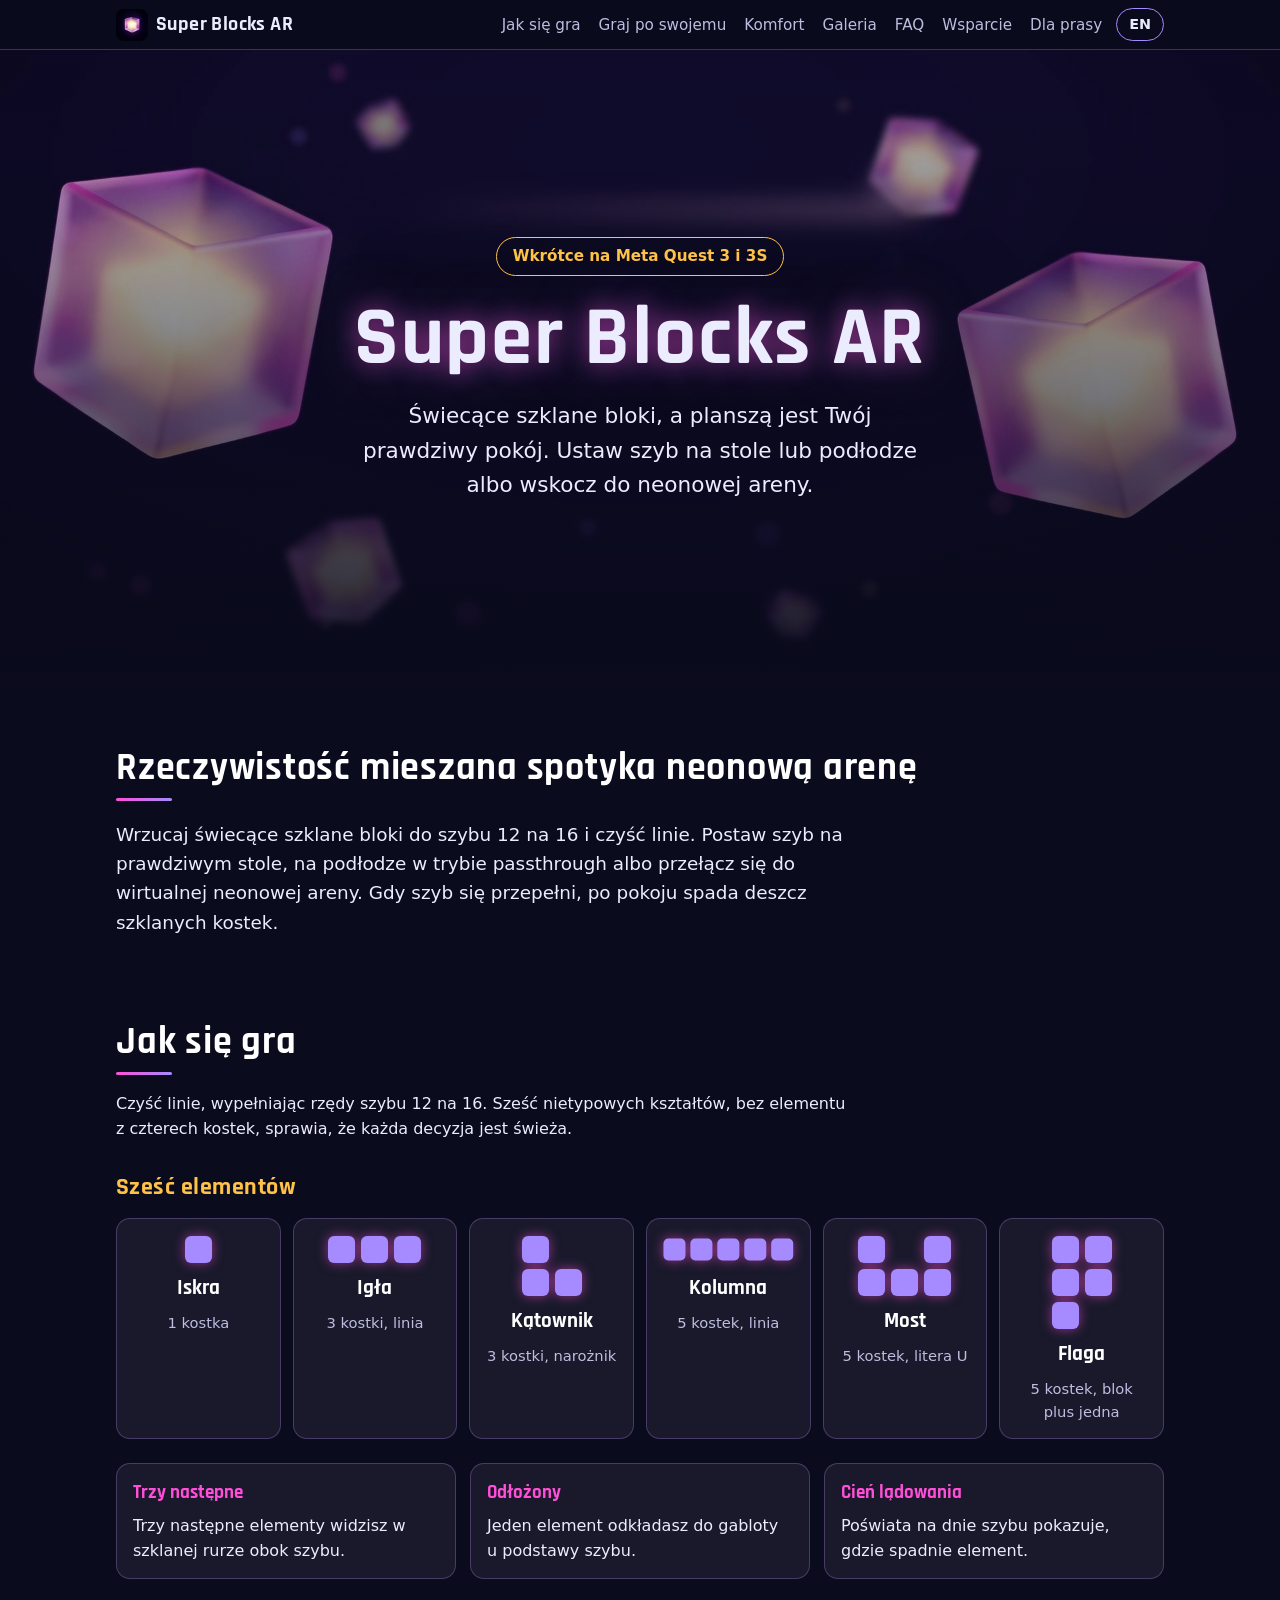
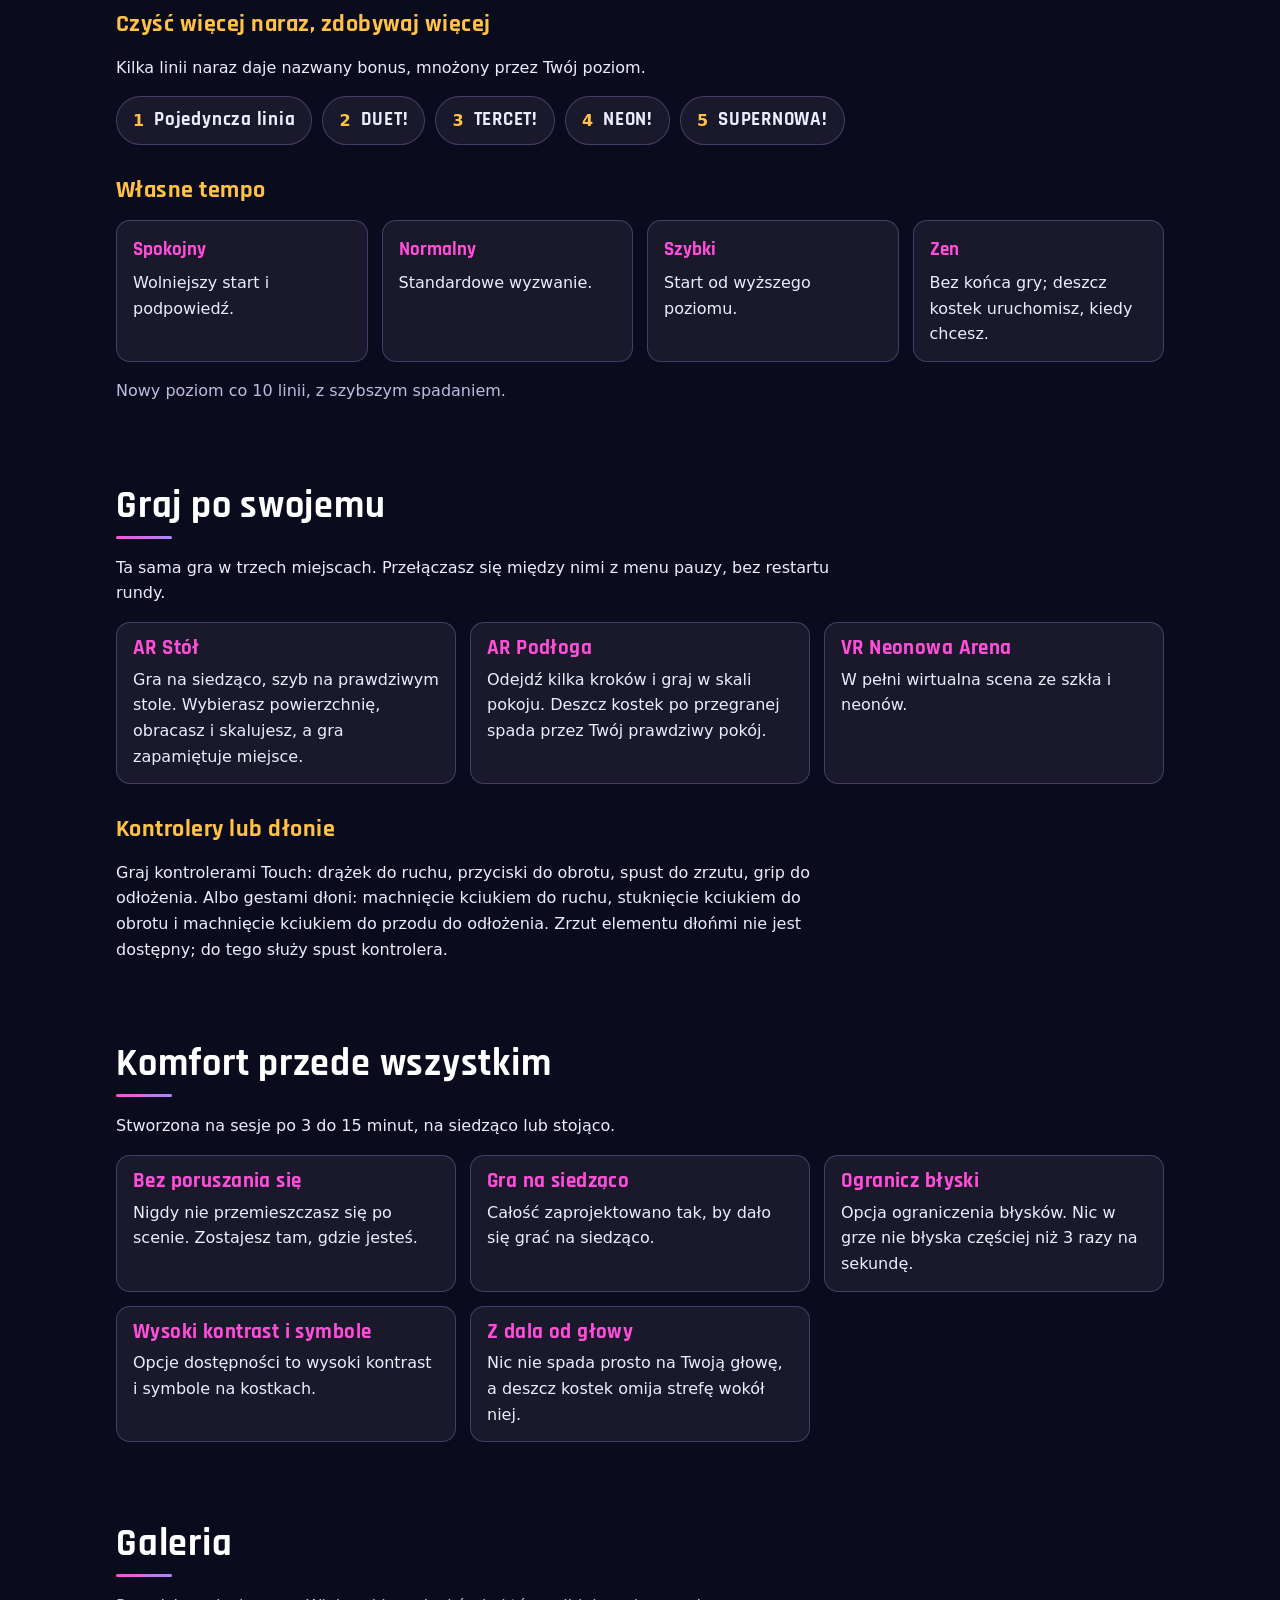
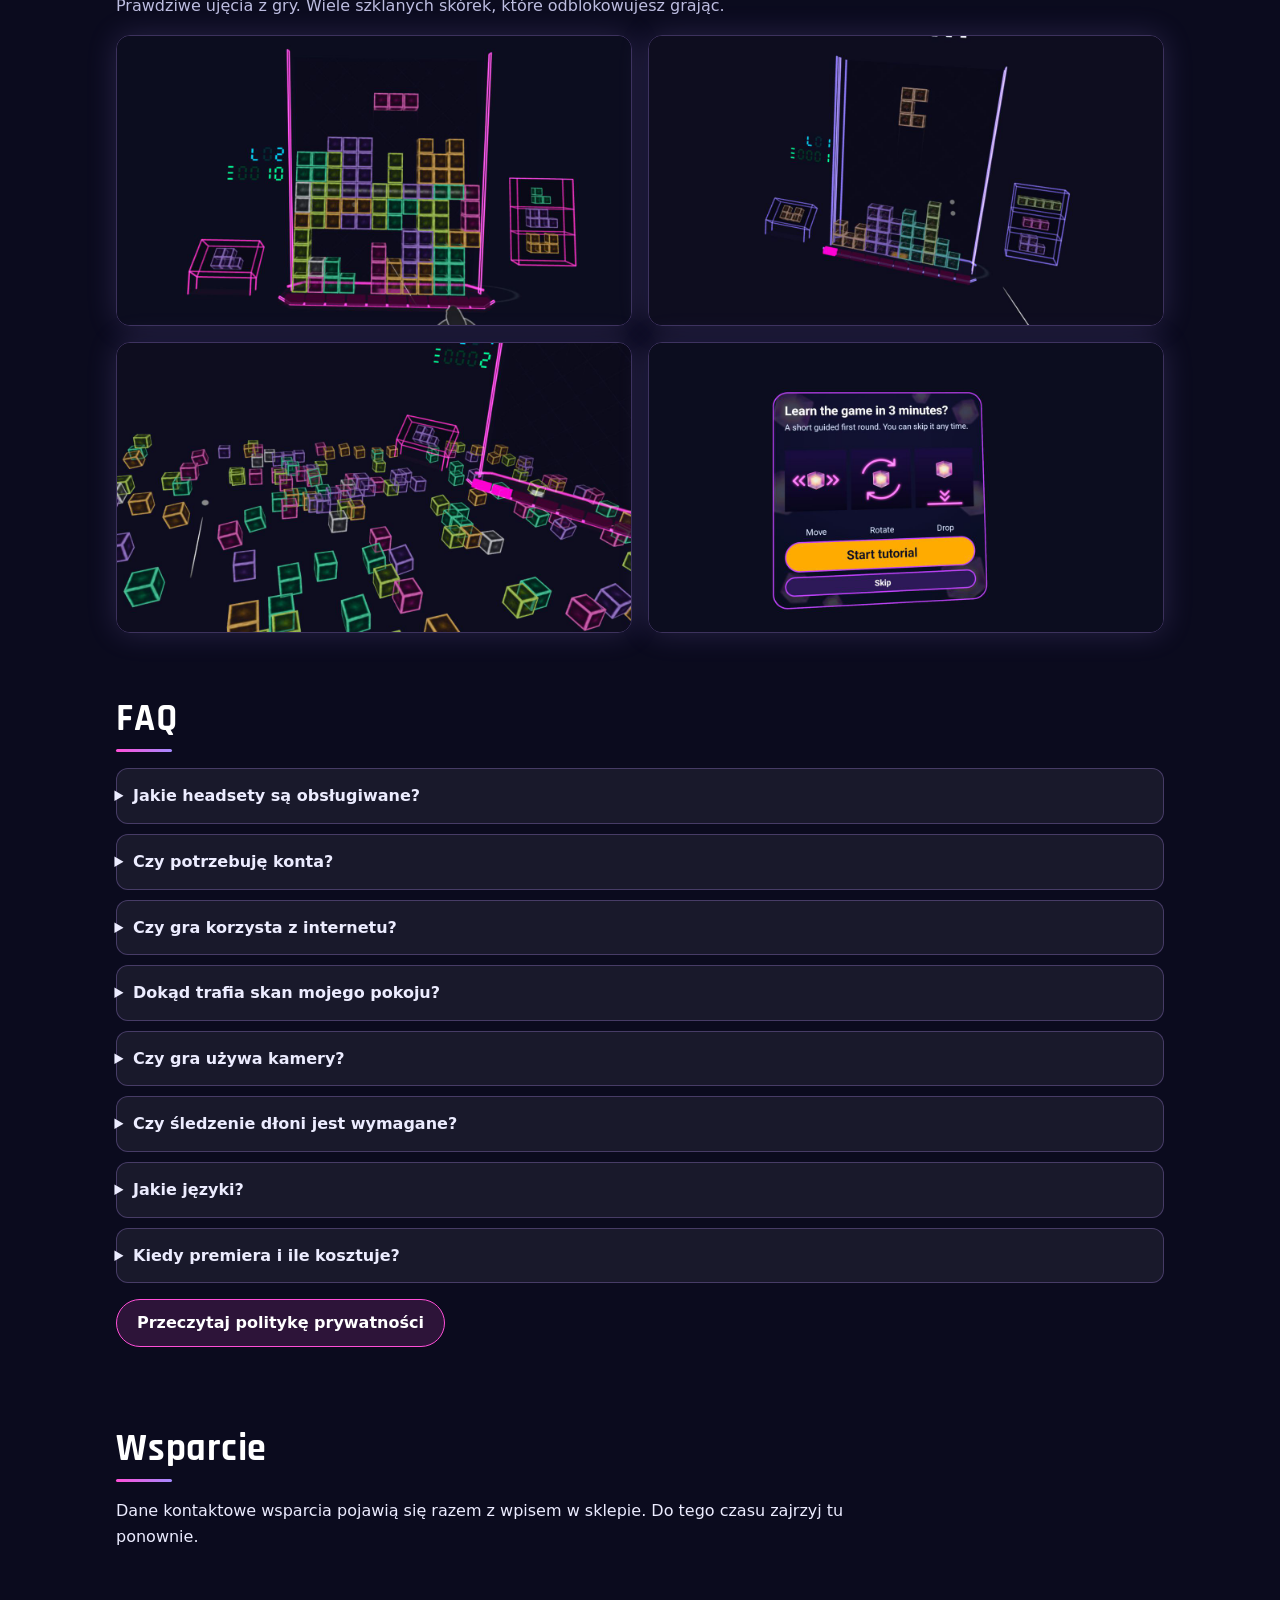
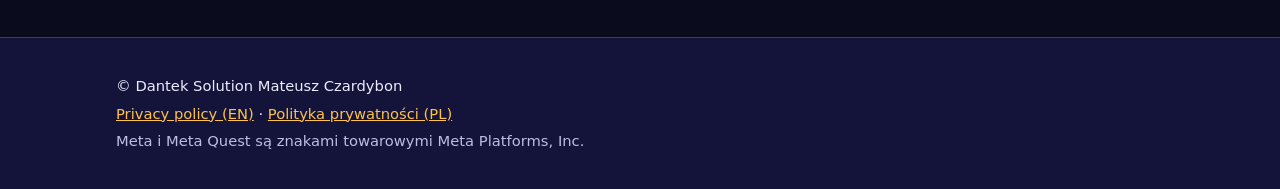
==== pl/index.html @ c6575044 "Initial site Co-Authored-By: Claude Sonnet 5.5 <noreply@anthropic.com> Claude-Session: https://claud" ====
<!doctype html>
<html lang="pl">
<head>
<meta charset="utf-8">
<meta name="viewport" content="width=device-width, initial-scale=1">
<title>Super Blocks AR</title>
<meta name="description" content="Super Blocks AR: świecące szklane bloki spadają do szybu 12 na 16, który ustawiasz na prawdziwym stole lub podłodze albo grasz w neonowej arenie. Wkrótce na Meta Quest 3 i 3S.">
<meta name="theme-color" content="#0b0b1e">
<meta property="og:type" content="website">
<meta property="og:title" content="Super Blocks AR">
<meta property="og:description" content="Super Blocks AR: świecące szklane bloki spadają do szybu 12 na 16, który ustawiasz na prawdziwym stole lub podłodze albo grasz w neonowej arenie. Wkrótce na Meta Quest 3 i 3S.">
<meta property="og:image" content="https://mczard.github.io/superblocksar/assets/og.jpg">
<meta property="og:image:width" content="1200">
<meta property="og:image:height" content="630">
<meta property="og:locale" content="pl_PL">
<meta name="twitter:card" content="summary_large_image">
<link rel="icon" type="image/png" sizes="48x48" href="../assets/favicon.png">
<link rel="apple-touch-icon" href="../assets/icon-192.png">
<link rel="preload" href="../assets/fonts/Rajdhani-Bold.woff2" as="font" type="font/woff2" crossorigin>
<link rel="stylesheet" href="../assets/style.css">
</head>
<body>
<a class="skip" href="#main">Przejdź do treści</a>
<header class="top">
<div class="wrap bar">
<a class="brand" href="#top"><img src="../assets/favicon.png" alt="" width="32" height="32"><span>Super Blocks AR</span></a>
<nav aria-label="Main"><ul><li><a href="#play">Jak się gra</a></li><li><a href="#modes">Graj po swojemu</a></li><li><a href="#comfort">Komfort</a></li><li><a href="#gallery">Galeria</a></li><li><a href="#faq">FAQ</a></li><li><a href="#support">Wsparcie</a></li><li><a href="press.html">Dla prasy</a></li></ul></nav>
<a class="lang" href="../index.html" hreflang="en" lang="en" aria-label="English">EN</a>
</div>
</header>
<main id="main">
<section class="hero" id="top">
<div class="wrap hero-in">
<!-- LAUNCH: replace the badge with the store button -->
<p class="badge launch-badge">Wkrótce na Meta Quest 3 i 3S</p>
<h1>Super Blocks AR</h1>
<p class="pitch">Świecące szklane bloki, a planszą jest Twój prawdziwy pokój. Ustaw szyb na stole lub podłodze albo wskocz do neonowej areny.</p>
</div>
</section>
<section class="wrap sec intro">
<h2>Rzeczywistość mieszana spotyka neonową arenę</h2>
<p class="lead">Wrzucaj świecące szklane bloki do szybu 12 na 16 i czyść linie. Postaw szyb na prawdziwym stole, na podłodze w trybie passthrough albo przełącz się do wirtualnej neonowej areny. Gdy szyb się przepełni, po pokoju spada deszcz szklanych kostek.</p>
</section>
<section id="play" class="wrap sec">
<h2>Jak się gra</h2>
<p>Czyść linie, wypełniając rzędy szybu 12 na 16. Sześć nietypowych kształtów, bez elementu z czterech kostek, sprawia, że każda decyzja jest świeża.</p>
<h3 class="sub">Sześć elementów</h3>
<ul class="pieces"><li class="piece"><svg viewBox="0 0 11 11" width="33" height="33" aria-hidden="true" focusable="false"><rect x="1.0" y="1.0" width="9" height="9" rx="2"/></svg><strong>Iskra</strong><span>1 kostka</span></li><li class="piece"><svg viewBox="0 0 33 11" width="99" height="33" aria-hidden="true" focusable="false"><rect x="1.0" y="1.0" width="9" height="9" rx="2"/><rect x="12.0" y="1.0" width="9" height="9" rx="2"/><rect x="23.0" y="1.0" width="9" height="9" rx="2"/></svg><strong>Igła</strong><span>3 kostki, linia</span></li><li class="piece"><svg viewBox="0 0 22 22" width="66" height="66" aria-hidden="true" focusable="false"><rect x="1.0" y="1.0" width="9" height="9" rx="2"/><rect x="1.0" y="12.0" width="9" height="9" rx="2"/><rect x="12.0" y="12.0" width="9" height="9" rx="2"/></svg><strong>Kątownik</strong><span>3 kostki, narożnik</span></li><li class="piece"><svg viewBox="0 0 55 11" width="165" height="33" aria-hidden="true" focusable="false"><rect x="1.0" y="1.0" width="9" height="9" rx="2"/><rect x="12.0" y="1.0" width="9" height="9" rx="2"/><rect x="23.0" y="1.0" width="9" height="9" rx="2"/><rect x="34.0" y="1.0" width="9" height="9" rx="2"/><rect x="45.0" y="1.0" width="9" height="9" rx="2"/></svg><strong>Kolumna</strong><span>5 kostek, linia</span></li><li class="piece"><svg viewBox="0 0 33 22" width="99" height="66" aria-hidden="true" focusable="false"><rect x="1.0" y="1.0" width="9" height="9" rx="2"/><rect x="23.0" y="1.0" width="9" height="9" rx="2"/><rect x="1.0" y="12.0" width="9" height="9" rx="2"/><rect x="12.0" y="12.0" width="9" height="9" rx="2"/><rect x="23.0" y="12.0" width="9" height="9" rx="2"/></svg><strong>Most</strong><span>5 kostek, litera U</span></li><li class="piece"><svg viewBox="0 0 22 33" width="66" height="99" aria-hidden="true" focusable="false"><rect x="1.0" y="1.0" width="9" height="9" rx="2"/><rect x="12.0" y="1.0" width="9" height="9" rx="2"/><rect x="1.0" y="12.0" width="9" height="9" rx="2"/><rect x="12.0" y="12.0" width="9" height="9" rx="2"/><rect x="1.0" y="23.0" width="9" height="9" rx="2"/></svg><strong>Flaga</strong><span>5 kostek, blok plus jedna</span></li></ul>
<ul class="cards three"><li><h4>Trzy następne</h4><p>Trzy następne elementy widzisz w szklanej rurze obok szybu.</p></li><li><h4>Odłożony</h4><p>Jeden element odkładasz do gabloty u podstawy szybu.</p></li><li><h4>Cień lądowania</h4><p>Poświata na dnie szybu pokazuje, gdzie spadnie element.</p></li></ul>
<h3 class="sub">Czyść więcej naraz, zdobywaj więcej</h3>
<p>Kilka linii naraz daje nazwany bonus, mnożony przez Twój poziom.</p>
<ul class="scores"><li><span class="n">1</span><span class="w">Pojedyncza linia</span></li><li><span class="n">2</span><span class="w">DUET!</span></li><li><span class="n">3</span><span class="w">TERCET!</span></li><li><span class="n">4</span><span class="w">NEON!</span></li><li><span class="n">5</span><span class="w">SUPERNOWA!</span></li></ul>
<h3 class="sub">Własne tempo</h3>
<ul class="cards four"><li><h4>Spokojny</h4><p>Wolniejszy start i podpowiedź.</p></li><li><h4>Normalny</h4><p>Standardowe wyzwanie.</p></li><li><h4>Szybki</h4><p>Start od wyższego poziomu.</p></li><li><h4>Zen</h4><p>Bez końca gry; deszcz kostek uruchomisz, kiedy chcesz.</p></li></ul>
<p class="muted">Nowy poziom co 10 linii, z szybszym spadaniem.</p>
</section>
<section id="modes" class="wrap sec">
<h2>Graj po swojemu</h2>
<p>Ta sama gra w trzech miejscach. Przełączasz się między nimi z menu pauzy, bez restartu rundy.</p>
<ul class="cards three"><li><h3>AR Stół</h3><p>Gra na siedząco, szyb na prawdziwym stole. Wybierasz powierzchnię, obracasz i skalujesz, a gra zapamiętuje miejsce.</p></li><li><h3>AR Podłoga</h3><p>Odejdź kilka kroków i graj w skali pokoju. Deszcz kostek po przegranej spada przez Twój prawdziwy pokój.</p></li><li><h3>VR Neonowa Arena</h3><p>W pełni wirtualna scena ze szkła i neonów.</p></li></ul>
<h3 class="sub">Kontrolery lub dłonie</h3>
<p>Graj kontrolerami Touch: drążek do ruchu, przyciski do obrotu, spust do zrzutu, grip do odłożenia. Albo gestami dłoni: machnięcie kciukiem do ruchu, stuknięcie kciukiem do obrotu i machnięcie kciukiem do przodu do odłożenia. Zrzut elementu dłońmi nie jest dostępny; do tego służy spust kontrolera.</p>
</section>
<section id="comfort" class="wrap sec">
<h2>Komfort przede wszystkim</h2>
<p>Stworzona na sesje po 3 do 15 minut, na siedząco lub stojąco.</p>
<ul class="cards three"><li><h3>Bez poruszania się</h3><p>Nigdy nie przemieszczasz się po scenie. Zostajesz tam, gdzie jesteś.</p></li><li><h3>Gra na siedząco</h3><p>Całość zaprojektowano tak, by dało się grać na siedząco.</p></li><li><h3>Ogranicz błyski</h3><p>Opcja ograniczenia błysków. Nic w grze nie błyska częściej niż 3 razy na sekundę.</p></li><li><h3>Wysoki kontrast i symbole</h3><p>Opcje dostępności to wysoki kontrast i symbole na kostkach.</p></li><li><h3>Z dala od głowy</h3><p>Nic nie spada prosto na Twoją głowę, a deszcz kostek omija strefę wokół niej.</p></li></ul>
</section>
<section id="gallery" class="wrap sec">
<h2>Galeria</h2>
<p class="muted">Prawdziwe ujęcia z gry. Wiele szklanych skórek, które odblokowujesz grając.</p>
<ul class="gallery"><li><img src="../assets/shot-1-arena.jpg" alt="Świecące szklane bloki ułożone w szybie w neonowej arenie VR." width="1280" height="720" loading="lazy"></li><li><img src="../assets/shot-2-galaxy.jpg" alt="Arena VR z inną szklaną skórką." width="1280" height="720" loading="lazy"></li><li><img src="../assets/shot-3-rain.jpg" alt="Deszcz szklanych kostek po przegranej, spadający przez pokój." width="1280" height="720" loading="lazy"></li><li><img src="../assets/shot-4-tutorial.jpg" alt="Samouczek w grze pokazujący, jak grać." width="1280" height="720" loading="lazy"></li></ul>
</section>
<section id="faq" class="wrap sec">
<h2>FAQ</h2>
<div class="faq"><details><summary>Jakie headsety są obsługiwane?</summary><p>Meta Quest 3 i Meta Quest 3S.</p></details><details><summary>Czy potrzebuję konta?</summary><p>Gra nie ma własnego konta, reklam ani analityki.</p></details><details><summary>Czy gra korzysta z internetu?</summary><p>Gra nie ma własnego serwera. Jedyna funkcja online to opcjonalna tabela wyników Meta: po zakończonej rundzie (nie Zen) Twój wynik i nazwa tablicy, czyli tylko poziom trudności, są wysyłane przez Meta Platform SDK wbudowany w grę. Gra nie łączy się z żadnym innym serwerem i nigdy nie wysyła skanu pokoju, obrazu z kamer ani danych dłoni.</p></details><details><summary>Dokąd trafia skan mojego pokoju?</summary><p>Nigdzie. W trybach AR gra odczytuje z headsetu skan pokoju, aby ustawić szyb, a na podłodze także po to, by kostki odbijały się od pokoju. Jest przetwarzany na headsecie i nigdy nie jest wysyłany ani zapisywany poza nim. Gra zapamiętuje tylko wybraną pozycję planszy, jako kotwicę przestrzenną przechowywaną przez system na headsecie.</p></details><details><summary>Czy gra używa kamery?</summary><p>Nie. Gra nigdy nie ma dostępu do obrazu z kamer i nie nagrywa obrazu ani dźwięku. Passthrough rysuje system.</p></details><details><summary>Czy śledzenie dłoni jest wymagane?</summary><p>Nie. Śledzenie dłoni jest opcjonalne i odczytuje tylko gesty kciuka. Kontrolery wystarczą do wszystkiego.</p></details><details><summary>Jakie języki?</summary><p>Polski i angielski.</p></details><details><summary>Kiedy premiera i ile kosztuje?</summary><p>Wkrótce. Datę premiery i cenę podamy razem z wpisem w sklepie.</p></details></div>
<p><a class="btn" href="https://mczard.github.io/superblocksar-legal/pl.html" rel="noopener">Przeczytaj politykę prywatności</a></p>
</section>
<section id="support" class="wrap sec">
<h2>Wsparcie</h2>
<p>Dane kontaktowe wsparcia pojawią się razem z wpisem w sklepie. Do tego czasu zajrzyj tu ponownie.</p>
</section>
</main>
<footer class="foot">
<div class="wrap">
<p>&copy; Dantek Solution Mateusz Czardybon</p>
<p><a href="https://mczard.github.io/superblocksar-legal/" rel="noopener">Privacy policy (EN)</a> &middot; <a href="https://mczard.github.io/superblocksar-legal/pl.html" rel="noopener">Polityka prywatności (PL)</a></p>
<p class="muted">Meta i Meta Quest są znakami towarowymi Meta Platforms, Inc.</p>
</div>
</footer>
</body>
</html>
---- assets/style.css ----
@font-face{font-family:"Rajdhani";font-weight:700;font-style:normal;font-display:swap;src:url("fonts/Rajdhani-Bold.woff2") format("woff2")}
:root{--bg:#0b0b1e;--bg2:#14143a;--card:rgba(255,255,255,.06);--line:rgba(190,150,255,.28);--text:#ececff;--muted:#bdbde0;--mag:#ff4fd8;--vio:#a58bff;--amb:#ffc247;--gut:16px}
*{box-sizing:border-box}
html{scroll-behavior:smooth;-webkit-text-size-adjust:100%}
body{margin:0;background:var(--bg);color:var(--text);font:1rem/1.6 system-ui,-apple-system,"Segoe UI",Roboto,sans-serif;overflow-x:hidden}
img{max-width:100%;height:auto;display:block}
ul{list-style:none;margin:0;padding:0}
a{color:var(--amb)}
a:focus-visible,.btn:focus-visible{outline:3px solid var(--amb);outline-offset:3px;border-radius:4px}
h1,h2,h3,.brand{font-family:"Rajdhani",system-ui,sans-serif;font-weight:700;letter-spacing:.02em;line-height:1.15;margin:0}
.wrap{max-width:1080px;margin:0 auto;padding-left:var(--gut);padding-right:var(--gut)}
.skip{position:absolute;left:-999px;top:8px;background:var(--amb);color:#0b0b1e;padding:8px 12px;z-index:20;border-radius:4px}
.skip:focus{left:8px}
.top{position:sticky;top:0;z-index:10;background:rgba(11,11,30,.88);backdrop-filter:blur(8px);border-bottom:1px solid var(--line)}
.bar{display:flex;align-items:center;gap:12px;flex-wrap:wrap;padding-top:8px;padding-bottom:8px}
.brand{display:flex;align-items:center;gap:8px;color:var(--text);text-decoration:none;font-size:1.25rem}
.brand img{border-radius:8px}
nav{margin-left:auto}
nav ul{display:flex;gap:4px 14px;flex-wrap:wrap}
nav a{color:var(--muted);text-decoration:none;font-size:.95rem;padding:6px 2px}
nav a:hover{color:var(--text)}
.lang{border:1px solid var(--vio);color:var(--text);text-decoration:none;padding:4px 12px;border-radius:999px;font-weight:700;font-size:.9rem}
.lang:hover{background:rgba(165,139,255,.2)}
.hero{background:linear-gradient(180deg,rgba(11,11,30,.15),rgba(11,11,30,.85) 92%,var(--bg)),url("hero.jpg") center/cover no-repeat,var(--bg);min-height:min(78vh,640px);display:flex;align-items:center;text-align:center}
.hero-in{padding-top:64px;padding-bottom:64px}
.hero h1{font-size:clamp(2.6rem,10vw,5.2rem);text-shadow:0 0 24px rgba(255,79,216,.55),0 0 60px rgba(165,139,255,.4);margin:16px 0 12px}
.pitch{max-width:36rem;margin:0 auto;font-size:clamp(1.05rem,3.2vw,1.35rem);color:var(--text)}
.badge{display:inline-block;margin:0;padding:6px 16px;border:1px solid var(--amb);border-radius:999px;color:var(--amb);background:rgba(11,11,30,.7);font-weight:600;font-size:.95rem}
.sec{padding-top:56px;padding-bottom:8px}
.sec h2{font-size:clamp(1.7rem,5vw,2.4rem);margin-bottom:16px;color:#fff}
.sec h2::after{content:"";display:block;width:56px;height:3px;margin-top:8px;background:linear-gradient(90deg,var(--mag),var(--vio));border-radius:2px}
.muted{color:var(--muted)}
.two{display:grid;gap:24px}
.modes{display:grid;gap:12px}
.modes li,.cards li{background:var(--card);border:1px solid var(--line);border-radius:14px;padding:14px 16px}
.modes strong{display:block;color:var(--amb);font-size:1.05rem}
.modes span{color:var(--muted)}
.cards{display:grid;gap:14px}
.cards{margin:16px 0}
.cards h3{font-size:1.3rem;color:var(--mag);margin-bottom:6px}
.cards p{margin:0;color:var(--text)}
.gallery{display:grid;gap:16px}
.gallery img{border-radius:14px;border:1px solid var(--line);box-shadow:0 0 30px rgba(165,139,255,.18)}
.btn{display:inline-block;padding:10px 20px;border:1px solid var(--mag);border-radius:999px;color:#fff;text-decoration:none;font-weight:600;background:rgba(255,79,216,.14)}
.btn:hover{background:rgba(255,79,216,.3)}
.foot{margin-top:64px;padding:32px 0;border-top:1px solid var(--line);background:var(--bg2);font-size:.92rem}
.foot p{margin:4px 0;overflow-wrap:anywhere}
.hero h1,.badge{animation:rise .8s ease both}
@keyframes rise{from{opacity:0;transform:translateY(8px)}to{opacity:1;transform:none}}
.intro .lead,.lead{font-size:1.15rem;max-width:46rem}
.sub{font-size:1.5rem;color:var(--amb);margin:32px 0 10px}
.sec p{max-width:46rem}
.pieces{display:grid;grid-template-columns:repeat(2,1fr);gap:12px;margin:16px 0 24px}
.piece{background:var(--card);border:1px solid var(--line);border-radius:14px;padding:14px;display:flex;flex-direction:column;align-items:center;gap:6px;text-align:center}
.piece svg{height:auto;max-width:100%;fill:var(--vio);filter:drop-shadow(0 0 6px rgba(255,79,216,.55));min-height:33px}
.piece strong{font-family:"Rajdhani",system-ui,sans-serif;font-size:1.3rem;color:#fff}
.piece span{color:var(--muted);font-size:.92rem}
.cards h4,.cards.three h4{font-family:"Rajdhani",system-ui,sans-serif;font-size:1.2rem;color:var(--mag);margin:0 0 4px}
.cards.four{grid-template-columns:1fr}
.scores{display:flex;flex-wrap:wrap;gap:10px;margin:14px 0}
.scores li{display:flex;align-items:center;gap:10px;padding:8px 16px;border:1px solid var(--line);border-radius:999px;background:var(--card)}
.scores .n{color:var(--amb);font-weight:700}
.scores .w{font-family:"Rajdhani",system-ui,sans-serif;font-size:1.2rem;font-weight:700;letter-spacing:.04em}
.faq details{background:var(--card);border:1px solid var(--line);border-radius:12px;margin-bottom:10px;padding:0 16px}
.faq summary{cursor:pointer;padding:14px 0;font-weight:600;list-style-position:outside}
.faq summary:focus-visible{outline:3px solid var(--amb);outline-offset:2px;border-radius:4px}
.faq details[open] summary{color:var(--amb)}
.faq details p{margin:0 0 14px;color:var(--text)}
.phead{padding-top:48px}
.h1s{font-size:clamp(2rem,7vw,3.2rem);text-shadow:0 0 24px rgba(255,79,216,.45);margin-bottom:8px}
.facts{display:grid;gap:0;margin:0;border:1px solid var(--line);border-radius:14px;overflow:hidden}
.facts div{display:grid;gap:2px;padding:12px 16px;background:var(--card);border-bottom:1px solid var(--line)}
.facts div:last-child{border-bottom:0}
.facts dt{color:var(--amb);font-weight:700}
.facts dd{margin:0}
.dls{display:grid;gap:14px;grid-template-columns:1fr}
.dl a{display:flex;flex-direction:column;gap:8px;height:100%;padding:10px;background:var(--card);border:1px solid var(--line);border-radius:14px;color:var(--text);text-decoration:none}
.dl a:hover{border-color:var(--mag)}
.dl a:focus-visible{outline:3px solid var(--amb);outline-offset:3px}
.dl .th{border-radius:8px;margin:0 auto;max-height:220px;width:auto;object-fit:contain;background:#0b0b1e}
.dl span{font-size:.95rem;overflow-wrap:anywhere}
nav[aria-label] a[aria-current]{color:var(--amb)}
@media (min-width:700px){
.pieces{grid-template-columns:repeat(3,1fr)}
.cards.four{grid-template-columns:repeat(2,1fr)}
.dls{grid-template-columns:repeat(2,1fr)}
.facts div{grid-template-columns:200px 1fr}
.two{grid-template-columns:1.2fr 1fr;align-items:start}
.cards{grid-template-columns:repeat(2,1fr)}
.gallery{grid-template-columns:repeat(2,1fr)}
}
@media (min-width:1000px){.cards.three{grid-template-columns:repeat(3,1fr)}.cards.four{grid-template-columns:repeat(4,1fr)}.pieces{grid-template-columns:repeat(6,1fr)}.dls{grid-template-columns:repeat(3,1fr)}}
@media (prefers-reduced-motion:reduce){html{scroll-behavior:auto}*{animation:none!important;transition:none!important}}
@media (max-width:699px){.top{position:static}}
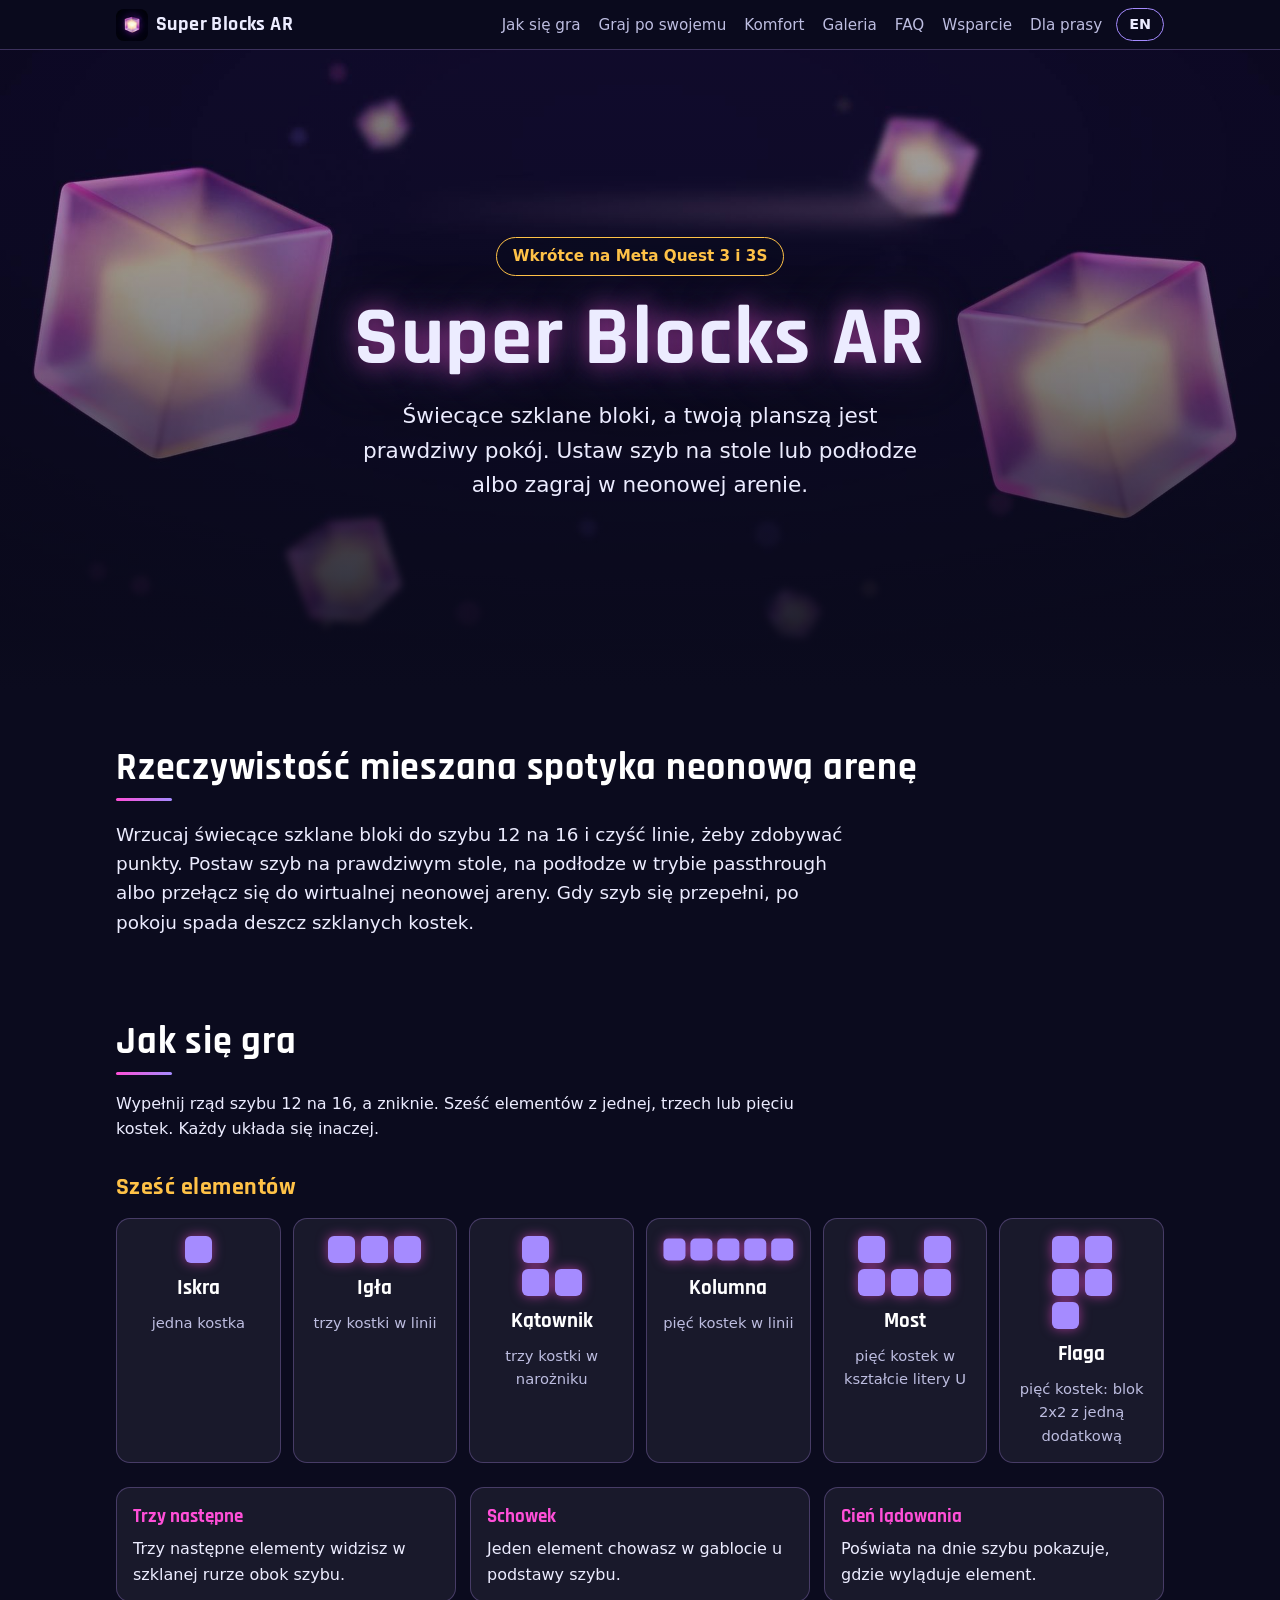
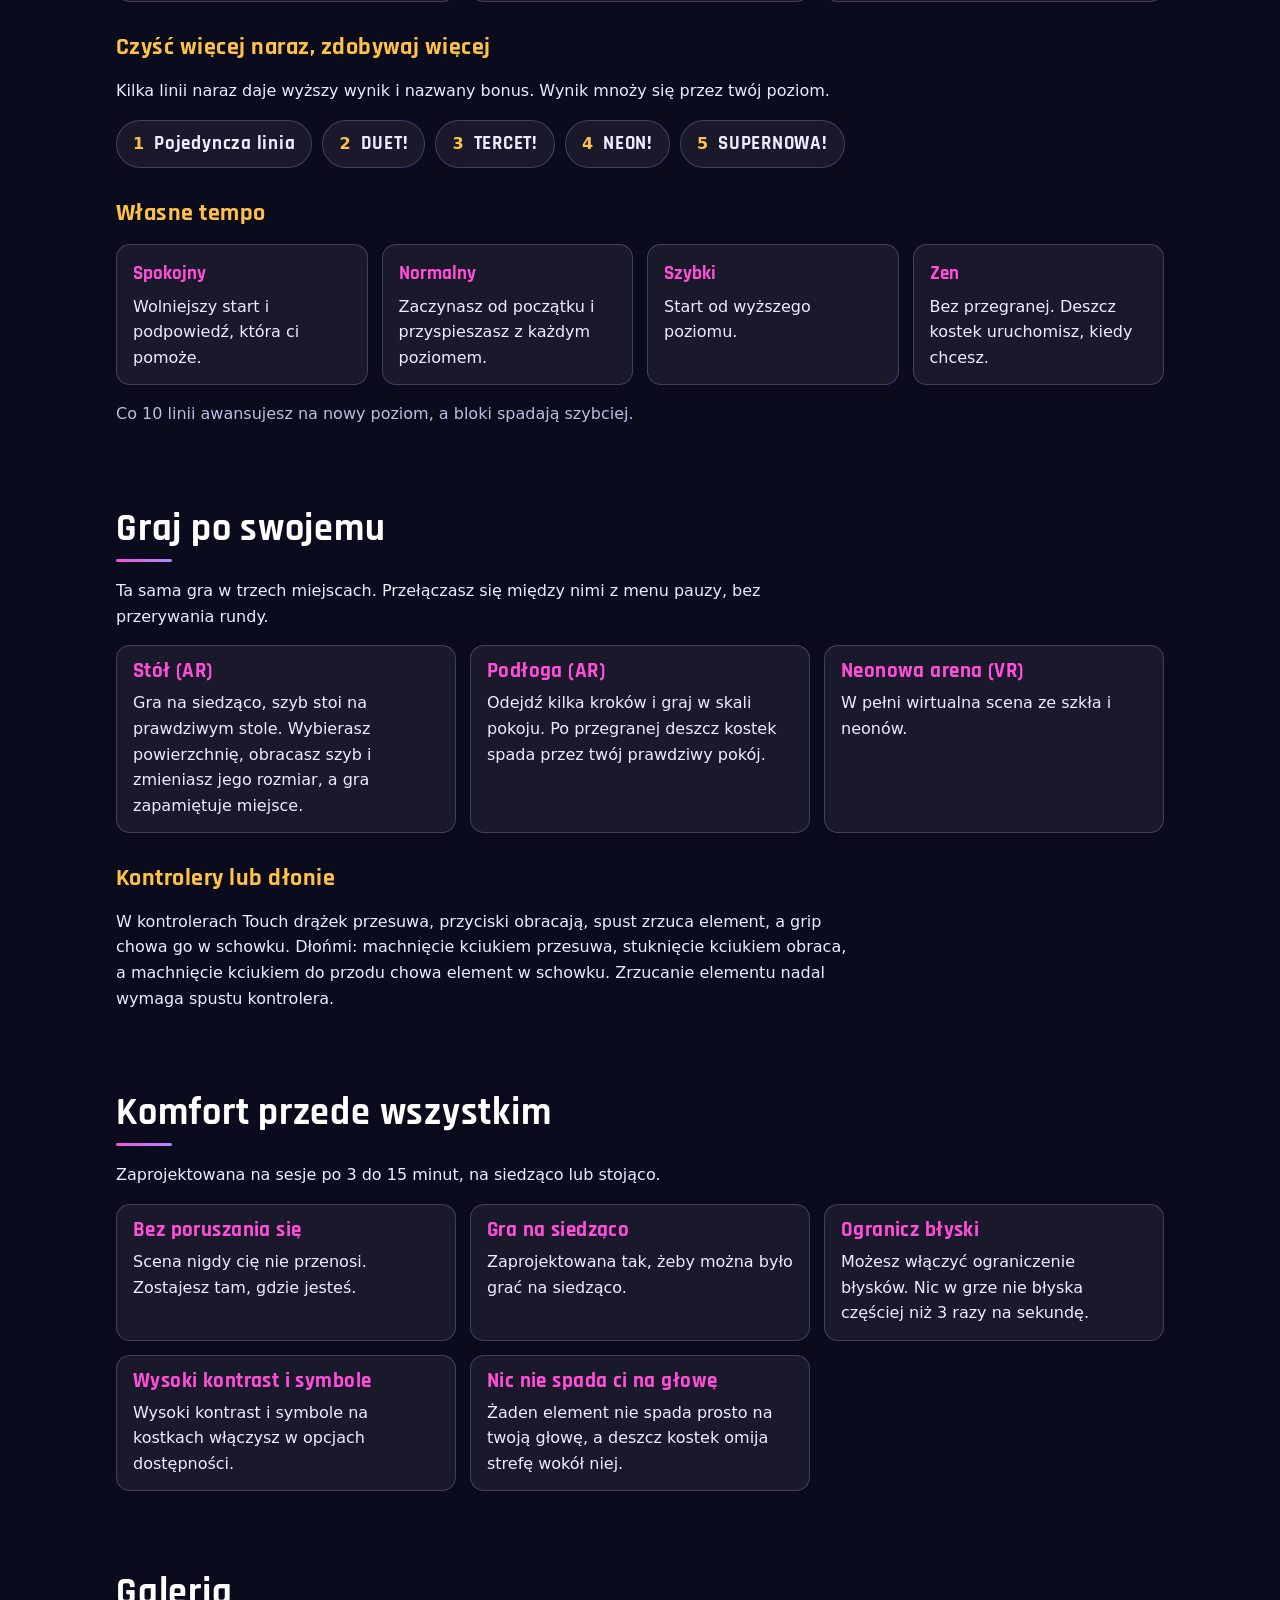
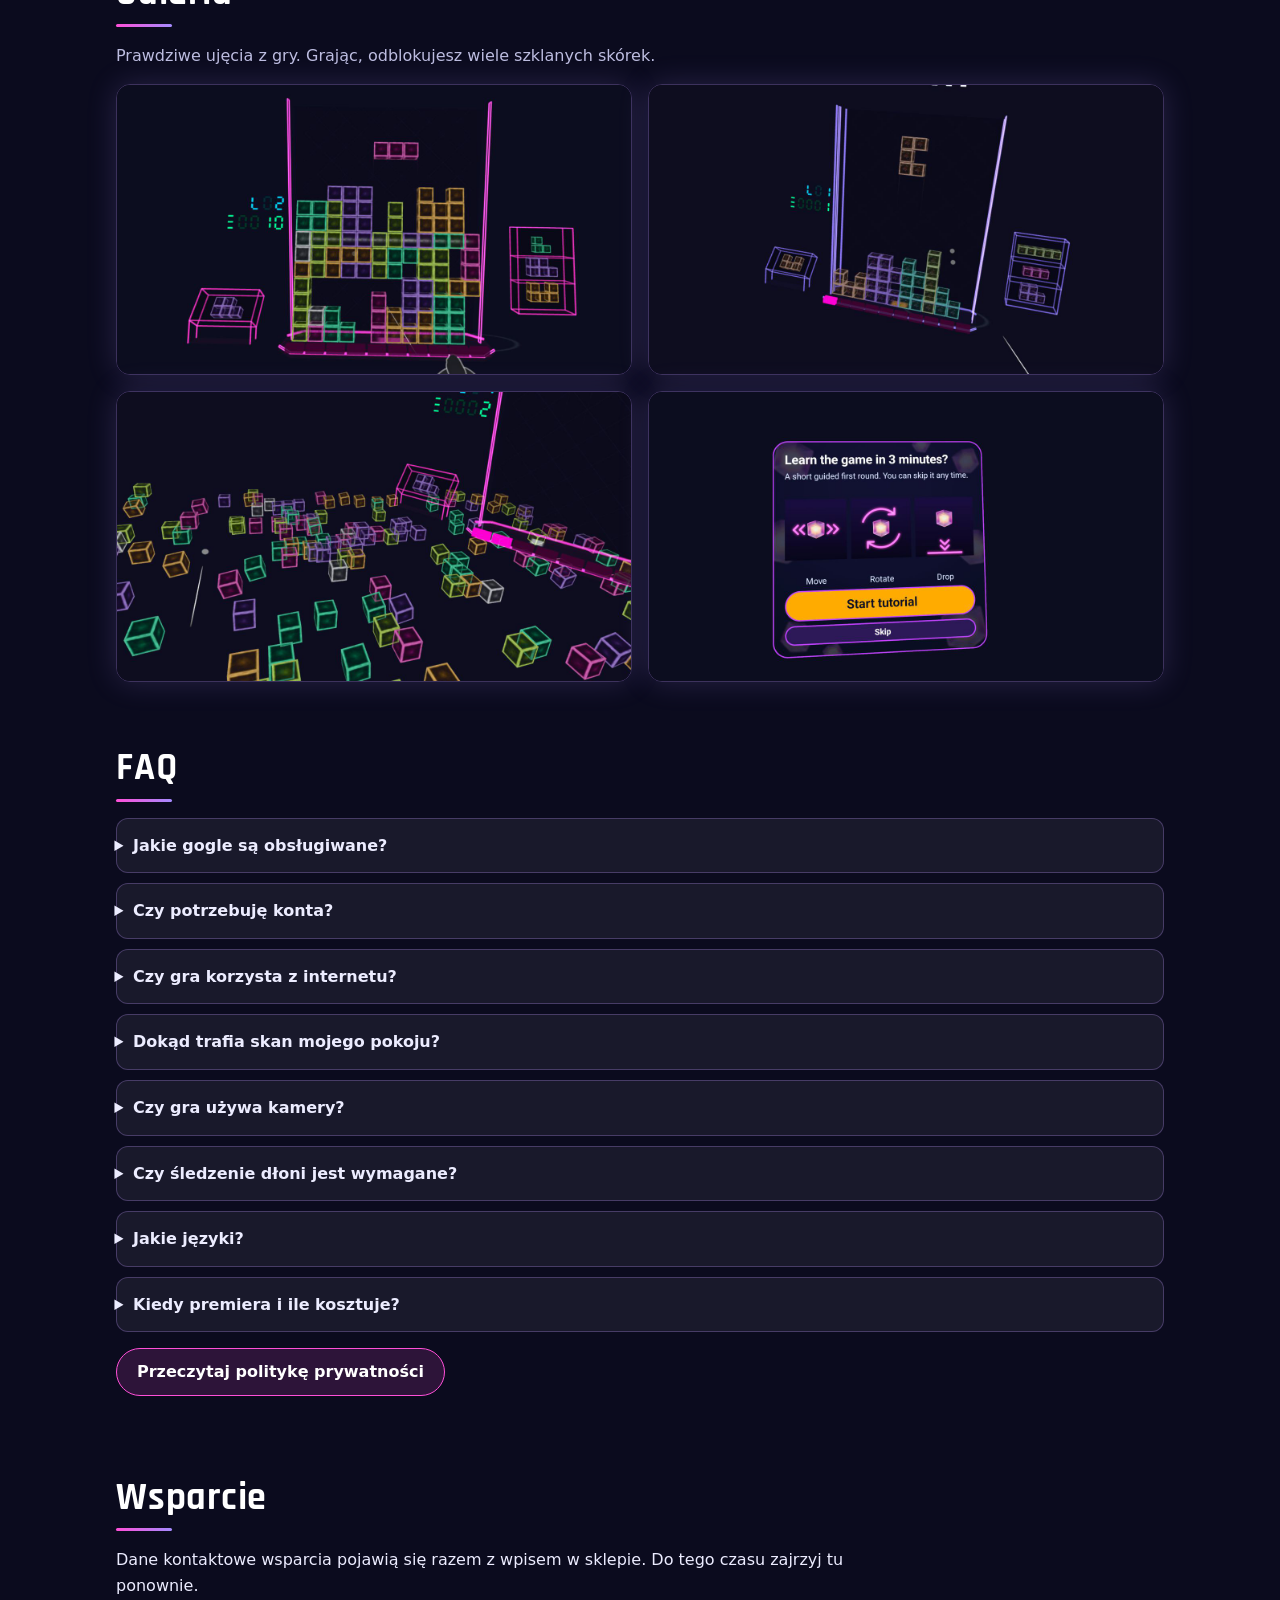
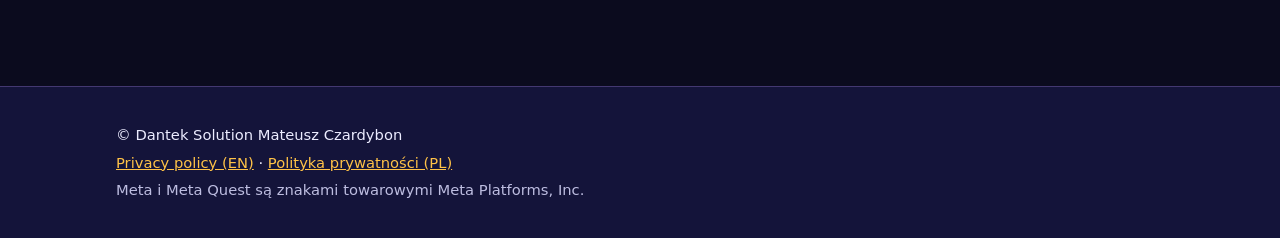
==== commit fd9cd5b5: "Rewrite site copy for natural EN and PL (facts unchanged) Co-Authored-By: Claude Sonnet 5.5 <noreply" ====
--- a/pl/index.html
+++ b/pl/index.html
@@ -4,11 +4,11 @@
 <meta charset="utf-8">
 <meta name="viewport" content="width=device-width, initial-scale=1">
 <title>Super Blocks AR</title>
-<meta name="description" content="Super Blocks AR: świecące szklane bloki spadają do szybu 12 na 16, który ustawiasz na prawdziwym stole lub podłodze albo grasz w neonowej arenie. Wkrótce na Meta Quest 3 i 3S.">
+<meta name="description" content="Super Blocks AR: świecące szklane bloki spadają do szybu 12 na 16. Ustawiasz go na prawdziwym stole lub podłodze albo grasz w neonowej arenie. Wkrótce na Meta Quest 3 i 3S.">
 <meta name="theme-color" content="#0b0b1e">
 <meta property="og:type" content="website">
 <meta property="og:title" content="Super Blocks AR">
-<meta property="og:description" content="Super Blocks AR: świecące szklane bloki spadają do szybu 12 na 16, który ustawiasz na prawdziwym stole lub podłodze albo grasz w neonowej arenie. Wkrótce na Meta Quest 3 i 3S.">
+<meta property="og:description" content="Super Blocks AR: świecące szklane bloki spadają do szybu 12 na 16. Ustawiasz go na prawdziwym stole lub podłodze albo grasz w neonowej arenie. Wkrótce na Meta Quest 3 i 3S.">
 <meta property="og:image" content="https://mczard.github.io/superblocksar/assets/og.jpg">
 <meta property="og:image:width" content="1200">
 <meta property="og:image:height" content="630">
@@ -34,46 +34,46 @@
 <!-- LAUNCH: replace the badge with the store button -->
 <p class="badge launch-badge">Wkrótce na Meta Quest 3 i 3S</p>
 <h1>Super Blocks AR</h1>
-<p class="pitch">Świecące szklane bloki, a planszą jest Twój prawdziwy pokój. Ustaw szyb na stole lub podłodze albo wskocz do neonowej areny.</p>
+<p class="pitch">Świecące szklane bloki, a twoją planszą jest prawdziwy pokój. Ustaw szyb na stole lub podłodze albo zagraj w neonowej arenie.</p>
 </div>
 </section>
 <section class="wrap sec intro">
 <h2>Rzeczywistość mieszana spotyka neonową arenę</h2>
-<p class="lead">Wrzucaj świecące szklane bloki do szybu 12 na 16 i czyść linie. Postaw szyb na prawdziwym stole, na podłodze w trybie passthrough albo przełącz się do wirtualnej neonowej areny. Gdy szyb się przepełni, po pokoju spada deszcz szklanych kostek.</p>
+<p class="lead">Wrzucaj świecące szklane bloki do szybu 12 na 16 i czyść linie, żeby zdobywać punkty. Postaw szyb na prawdziwym stole, na podłodze w trybie passthrough albo przełącz się do wirtualnej neonowej areny. Gdy szyb się przepełni, po pokoju spada deszcz szklanych kostek.</p>
 </section>
 <section id="play" class="wrap sec">
 <h2>Jak się gra</h2>
-<p>Czyść linie, wypełniając rzędy szybu 12 na 16. Sześć nietypowych kształtów, bez elementu z czterech kostek, sprawia, że każda decyzja jest świeża.</p>
+<p>Wypełnij rząd szybu 12 na 16, a zniknie. Sześć elementów z jednej, trzech lub pięciu kostek. Każdy układa się inaczej.</p>
 <h3 class="sub">Sześć elementów</h3>
-<ul class="pieces"><li class="piece"><svg viewBox="0 0 11 11" width="33" height="33" aria-hidden="true" focusable="false"><rect x="1.0" y="1.0" width="9" height="9" rx="2"/></svg><strong>Iskra</strong><span>1 kostka</span></li><li class="piece"><svg viewBox="0 0 33 11" width="99" height="33" aria-hidden="true" focusable="false"><rect x="1.0" y="1.0" width="9" height="9" rx="2"/><rect x="12.0" y="1.0" width="9" height="9" rx="2"/><rect x="23.0" y="1.0" width="9" height="9" rx="2"/></svg><strong>Igła</strong><span>3 kostki, linia</span></li><li class="piece"><svg viewBox="0 0 22 22" width="66" height="66" aria-hidden="true" focusable="false"><rect x="1.0" y="1.0" width="9" height="9" rx="2"/><rect x="1.0" y="12.0" width="9" height="9" rx="2"/><rect x="12.0" y="12.0" width="9" height="9" rx="2"/></svg><strong>Kątownik</strong><span>3 kostki, narożnik</span></li><li class="piece"><svg viewBox="0 0 55 11" width="165" height="33" aria-hidden="true" focusable="false"><rect x="1.0" y="1.0" width="9" height="9" rx="2"/><rect x="12.0" y="1.0" width="9" height="9" rx="2"/><rect x="23.0" y="1.0" width="9" height="9" rx="2"/><rect x="34.0" y="1.0" width="9" height="9" rx="2"/><rect x="45.0" y="1.0" width="9" height="9" rx="2"/></svg><strong>Kolumna</strong><span>5 kostek, linia</span></li><li class="piece"><svg viewBox="0 0 33 22" width="99" height="66" aria-hidden="true" focusable="false"><rect x="1.0" y="1.0" width="9" height="9" rx="2"/><rect x="23.0" y="1.0" width="9" height="9" rx="2"/><rect x="1.0" y="12.0" width="9" height="9" rx="2"/><rect x="12.0" y="12.0" width="9" height="9" rx="2"/><rect x="23.0" y="12.0" width="9" height="9" rx="2"/></svg><strong>Most</strong><span>5 kostek, litera U</span></li><li class="piece"><svg viewBox="0 0 22 33" width="66" height="99" aria-hidden="true" focusable="false"><rect x="1.0" y="1.0" width="9" height="9" rx="2"/><rect x="12.0" y="1.0" width="9" height="9" rx="2"/><rect x="1.0" y="12.0" width="9" height="9" rx="2"/><rect x="12.0" y="12.0" width="9" height="9" rx="2"/><rect x="1.0" y="23.0" width="9" height="9" rx="2"/></svg><strong>Flaga</strong><span>5 kostek, blok plus jedna</span></li></ul>
-<ul class="cards three"><li><h4>Trzy następne</h4><p>Trzy następne elementy widzisz w szklanej rurze obok szybu.</p></li><li><h4>Odłożony</h4><p>Jeden element odkładasz do gabloty u podstawy szybu.</p></li><li><h4>Cień lądowania</h4><p>Poświata na dnie szybu pokazuje, gdzie spadnie element.</p></li></ul>
+<ul class="pieces"><li class="piece"><svg viewBox="0 0 11 11" width="33" height="33" aria-hidden="true" focusable="false"><rect x="1.0" y="1.0" width="9" height="9" rx="2"/></svg><strong>Iskra</strong><span>jedna kostka</span></li><li class="piece"><svg viewBox="0 0 33 11" width="99" height="33" aria-hidden="true" focusable="false"><rect x="1.0" y="1.0" width="9" height="9" rx="2"/><rect x="12.0" y="1.0" width="9" height="9" rx="2"/><rect x="23.0" y="1.0" width="9" height="9" rx="2"/></svg><strong>Igła</strong><span>trzy kostki w linii</span></li><li class="piece"><svg viewBox="0 0 22 22" width="66" height="66" aria-hidden="true" focusable="false"><rect x="1.0" y="1.0" width="9" height="9" rx="2"/><rect x="1.0" y="12.0" width="9" height="9" rx="2"/><rect x="12.0" y="12.0" width="9" height="9" rx="2"/></svg><strong>Kątownik</strong><span>trzy kostki w narożniku</span></li><li class="piece"><svg viewBox="0 0 55 11" width="165" height="33" aria-hidden="true" focusable="false"><rect x="1.0" y="1.0" width="9" height="9" rx="2"/><rect x="12.0" y="1.0" width="9" height="9" rx="2"/><rect x="23.0" y="1.0" width="9" height="9" rx="2"/><rect x="34.0" y="1.0" width="9" height="9" rx="2"/><rect x="45.0" y="1.0" width="9" height="9" rx="2"/></svg><strong>Kolumna</strong><span>pięć kostek w linii</span></li><li class="piece"><svg viewBox="0 0 33 22" width="99" height="66" aria-hidden="true" focusable="false"><rect x="1.0" y="1.0" width="9" height="9" rx="2"/><rect x="23.0" y="1.0" width="9" height="9" rx="2"/><rect x="1.0" y="12.0" width="9" height="9" rx="2"/><rect x="12.0" y="12.0" width="9" height="9" rx="2"/><rect x="23.0" y="12.0" width="9" height="9" rx="2"/></svg><strong>Most</strong><span>pięć kostek w kształcie litery U</span></li><li class="piece"><svg viewBox="0 0 22 33" width="66" height="99" aria-hidden="true" focusable="false"><rect x="1.0" y="1.0" width="9" height="9" rx="2"/><rect x="12.0" y="1.0" width="9" height="9" rx="2"/><rect x="1.0" y="12.0" width="9" height="9" rx="2"/><rect x="12.0" y="12.0" width="9" height="9" rx="2"/><rect x="1.0" y="23.0" width="9" height="9" rx="2"/></svg><strong>Flaga</strong><span>pięć kostek: blok 2x2 z jedną dodatkową</span></li></ul>
+<ul class="cards three"><li><h4>Trzy następne</h4><p>Trzy następne elementy widzisz w szklanej rurze obok szybu.</p></li><li><h4>Schowek</h4><p>Jeden element chowasz w gablocie u podstawy szybu.</p></li><li><h4>Cień lądowania</h4><p>Poświata na dnie szybu pokazuje, gdzie wyląduje element.</p></li></ul>
 <h3 class="sub">Czyść więcej naraz, zdobywaj więcej</h3>
-<p>Kilka linii naraz daje nazwany bonus, mnożony przez Twój poziom.</p>
+<p>Kilka linii naraz daje wyższy wynik i nazwany bonus. Wynik mnoży się przez twój poziom.</p>
 <ul class="scores"><li><span class="n">1</span><span class="w">Pojedyncza linia</span></li><li><span class="n">2</span><span class="w">DUET!</span></li><li><span class="n">3</span><span class="w">TERCET!</span></li><li><span class="n">4</span><span class="w">NEON!</span></li><li><span class="n">5</span><span class="w">SUPERNOWA!</span></li></ul>
 <h3 class="sub">Własne tempo</h3>
-<ul class="cards four"><li><h4>Spokojny</h4><p>Wolniejszy start i podpowiedź.</p></li><li><h4>Normalny</h4><p>Standardowe wyzwanie.</p></li><li><h4>Szybki</h4><p>Start od wyższego poziomu.</p></li><li><h4>Zen</h4><p>Bez końca gry; deszcz kostek uruchomisz, kiedy chcesz.</p></li></ul>
-<p class="muted">Nowy poziom co 10 linii, z szybszym spadaniem.</p>
+<ul class="cards four"><li><h4>Spokojny</h4><p>Wolniejszy start i podpowiedź, która ci pomoże.</p></li><li><h4>Normalny</h4><p>Zaczynasz od początku i przyspieszasz z każdym poziomem.</p></li><li><h4>Szybki</h4><p>Start od wyższego poziomu.</p></li><li><h4>Zen</h4><p>Bez przegranej. Deszcz kostek uruchomisz, kiedy chcesz.</p></li></ul>
+<p class="muted">Co 10 linii awansujesz na nowy poziom, a bloki spadają szybciej.</p>
 </section>
 <section id="modes" class="wrap sec">
 <h2>Graj po swojemu</h2>
-<p>Ta sama gra w trzech miejscach. Przełączasz się między nimi z menu pauzy, bez restartu rundy.</p>
-<ul class="cards three"><li><h3>AR Stół</h3><p>Gra na siedząco, szyb na prawdziwym stole. Wybierasz powierzchnię, obracasz i skalujesz, a gra zapamiętuje miejsce.</p></li><li><h3>AR Podłoga</h3><p>Odejdź kilka kroków i graj w skali pokoju. Deszcz kostek po przegranej spada przez Twój prawdziwy pokój.</p></li><li><h3>VR Neonowa Arena</h3><p>W pełni wirtualna scena ze szkła i neonów.</p></li></ul>
+<p>Ta sama gra w trzech miejscach. Przełączasz się między nimi z menu pauzy, bez przerywania rundy.</p>
+<ul class="cards three"><li><h3>Stół (AR)</h3><p>Gra na siedząco, szyb stoi na prawdziwym stole. Wybierasz powierzchnię, obracasz szyb i zmieniasz jego rozmiar, a gra zapamiętuje miejsce.</p></li><li><h3>Podłoga (AR)</h3><p>Odejdź kilka kroków i graj w skali pokoju. Po przegranej deszcz kostek spada przez twój prawdziwy pokój.</p></li><li><h3>Neonowa arena (VR)</h3><p>W pełni wirtualna scena ze szkła i neonów.</p></li></ul>
 <h3 class="sub">Kontrolery lub dłonie</h3>
-<p>Graj kontrolerami Touch: drążek do ruchu, przyciski do obrotu, spust do zrzutu, grip do odłożenia. Albo gestami dłoni: machnięcie kciukiem do ruchu, stuknięcie kciukiem do obrotu i machnięcie kciukiem do przodu do odłożenia. Zrzut elementu dłońmi nie jest dostępny; do tego służy spust kontrolera.</p>
+<p>W kontrolerach Touch drążek przesuwa, przyciski obracają, spust zrzuca element, a grip chowa go w schowku. Dłońmi: machnięcie kciukiem przesuwa, stuknięcie kciukiem obraca, a machnięcie kciukiem do przodu chowa element w schowku. Zrzucanie elementu nadal wymaga spustu kontrolera.</p>
 </section>
 <section id="comfort" class="wrap sec">
 <h2>Komfort przede wszystkim</h2>
-<p>Stworzona na sesje po 3 do 15 minut, na siedząco lub stojąco.</p>
-<ul class="cards three"><li><h3>Bez poruszania się</h3><p>Nigdy nie przemieszczasz się po scenie. Zostajesz tam, gdzie jesteś.</p></li><li><h3>Gra na siedząco</h3><p>Całość zaprojektowano tak, by dało się grać na siedząco.</p></li><li><h3>Ogranicz błyski</h3><p>Opcja ograniczenia błysków. Nic w grze nie błyska częściej niż 3 razy na sekundę.</p></li><li><h3>Wysoki kontrast i symbole</h3><p>Opcje dostępności to wysoki kontrast i symbole na kostkach.</p></li><li><h3>Z dala od głowy</h3><p>Nic nie spada prosto na Twoją głowę, a deszcz kostek omija strefę wokół niej.</p></li></ul>
+<p>Zaprojektowana na sesje po 3 do 15 minut, na siedząco lub stojąco.</p>
+<ul class="cards three"><li><h3>Bez poruszania się</h3><p>Scena nigdy cię nie przenosi. Zostajesz tam, gdzie jesteś.</p></li><li><h3>Gra na siedząco</h3><p>Zaprojektowana tak, żeby można było grać na siedząco.</p></li><li><h3>Ogranicz błyski</h3><p>Możesz włączyć ograniczenie błysków. Nic w grze nie błyska częściej niż 3 razy na sekundę.</p></li><li><h3>Wysoki kontrast i symbole</h3><p>Wysoki kontrast i symbole na kostkach włączysz w opcjach dostępności.</p></li><li><h3>Nic nie spada ci na głowę</h3><p>Żaden element nie spada prosto na twoją głowę, a deszcz kostek omija strefę wokół niej.</p></li></ul>
 </section>
 <section id="gallery" class="wrap sec">
 <h2>Galeria</h2>
-<p class="muted">Prawdziwe ujęcia z gry. Wiele szklanych skórek, które odblokowujesz grając.</p>
+<p class="muted">Prawdziwe ujęcia z gry. Grając, odblokujesz wiele szklanych skórek.</p>
 <ul class="gallery"><li><img src="../assets/shot-1-arena.jpg" alt="Świecące szklane bloki ułożone w szybie w neonowej arenie VR." width="1280" height="720" loading="lazy"></li><li><img src="../assets/shot-2-galaxy.jpg" alt="Arena VR z inną szklaną skórką." width="1280" height="720" loading="lazy"></li><li><img src="../assets/shot-3-rain.jpg" alt="Deszcz szklanych kostek po przegranej, spadający przez pokój." width="1280" height="720" loading="lazy"></li><li><img src="../assets/shot-4-tutorial.jpg" alt="Samouczek w grze pokazujący, jak grać." width="1280" height="720" loading="lazy"></li></ul>
 </section>
 <section id="faq" class="wrap sec">
 <h2>FAQ</h2>
-<div class="faq"><details><summary>Jakie headsety są obsługiwane?</summary><p>Meta Quest 3 i Meta Quest 3S.</p></details><details><summary>Czy potrzebuję konta?</summary><p>Gra nie ma własnego konta, reklam ani analityki.</p></details><details><summary>Czy gra korzysta z internetu?</summary><p>Gra nie ma własnego serwera. Jedyna funkcja online to opcjonalna tabela wyników Meta: po zakończonej rundzie (nie Zen) Twój wynik i nazwa tablicy, czyli tylko poziom trudności, są wysyłane przez Meta Platform SDK wbudowany w grę. Gra nie łączy się z żadnym innym serwerem i nigdy nie wysyła skanu pokoju, obrazu z kamer ani danych dłoni.</p></details><details><summary>Dokąd trafia skan mojego pokoju?</summary><p>Nigdzie. W trybach AR gra odczytuje z headsetu skan pokoju, aby ustawić szyb, a na podłodze także po to, by kostki odbijały się od pokoju. Jest przetwarzany na headsecie i nigdy nie jest wysyłany ani zapisywany poza nim. Gra zapamiętuje tylko wybraną pozycję planszy, jako kotwicę przestrzenną przechowywaną przez system na headsecie.</p></details><details><summary>Czy gra używa kamery?</summary><p>Nie. Gra nigdy nie ma dostępu do obrazu z kamer i nie nagrywa obrazu ani dźwięku. Passthrough rysuje system.</p></details><details><summary>Czy śledzenie dłoni jest wymagane?</summary><p>Nie. Śledzenie dłoni jest opcjonalne i odczytuje tylko gesty kciuka. Kontrolery wystarczą do wszystkiego.</p></details><details><summary>Jakie języki?</summary><p>Polski i angielski.</p></details><details><summary>Kiedy premiera i ile kosztuje?</summary><p>Wkrótce. Datę premiery i cenę podamy razem z wpisem w sklepie.</p></details></div>
+<div class="faq"><details><summary>Jakie gogle są obsługiwane?</summary><p>Meta Quest 3 i Meta Quest 3S.</p></details><details><summary>Czy potrzebuję konta?</summary><p>Nie. Gra nie ma własnego konta, reklam ani analityki.</p></details><details><summary>Czy gra korzysta z internetu?</summary><p>Tylko do opcjonalnej tabeli wyników Meta. Gra nie ma własnego serwera. Po zakończonej rundzie (nie Zen) twój wynik i nazwa tablicy, czyli tylko poziom trudności, są wysyłane przez Meta Platform SDK wbudowany w grę. Gra nie łączy się z żadnym innym serwerem i nigdy nie wysyła skanu pokoju, obrazu z kamer ani danych dłoni.</p></details><details><summary>Dokąd trafia skan mojego pokoju?</summary><p>Nigdzie. W trybach AR gra odczytuje z gogli skan pokoju, aby ustawić szyb, a na podłodze także po to, by kostki odbijały się od pokoju. Skan jest przetwarzany na goglach i nigdy nie jest wysyłany ani zapisywany poza nimi. Gra zapamiętuje tylko wybraną pozycję planszy, jako kotwicę przestrzenną przechowywaną przez system na goglach.</p></details><details><summary>Czy gra używa kamery?</summary><p>Nie. Gra nigdy nie ma dostępu do obrazu z kamer i nie nagrywa obrazu ani dźwięku. Passthrough wyświetla system.</p></details><details><summary>Czy śledzenie dłoni jest wymagane?</summary><p>Nie. Śledzenie dłoni jest opcjonalne i odczytuje tylko gesty kciuka. Do wszystkiego wystarczą kontrolery.</p></details><details><summary>Jakie języki?</summary><p>Polski i angielski.</p></details><details><summary>Kiedy premiera i ile kosztuje?</summary><p>Wkrótce. Datę premiery i cenę podamy razem z wpisem w sklepie.</p></details></div>
 <p><a class="btn" href="https://mczard.github.io/superblocksar-legal/pl.html" rel="noopener">Przeczytaj politykę prywatności</a></p>
 </section>
 <section id="support" class="wrap sec">
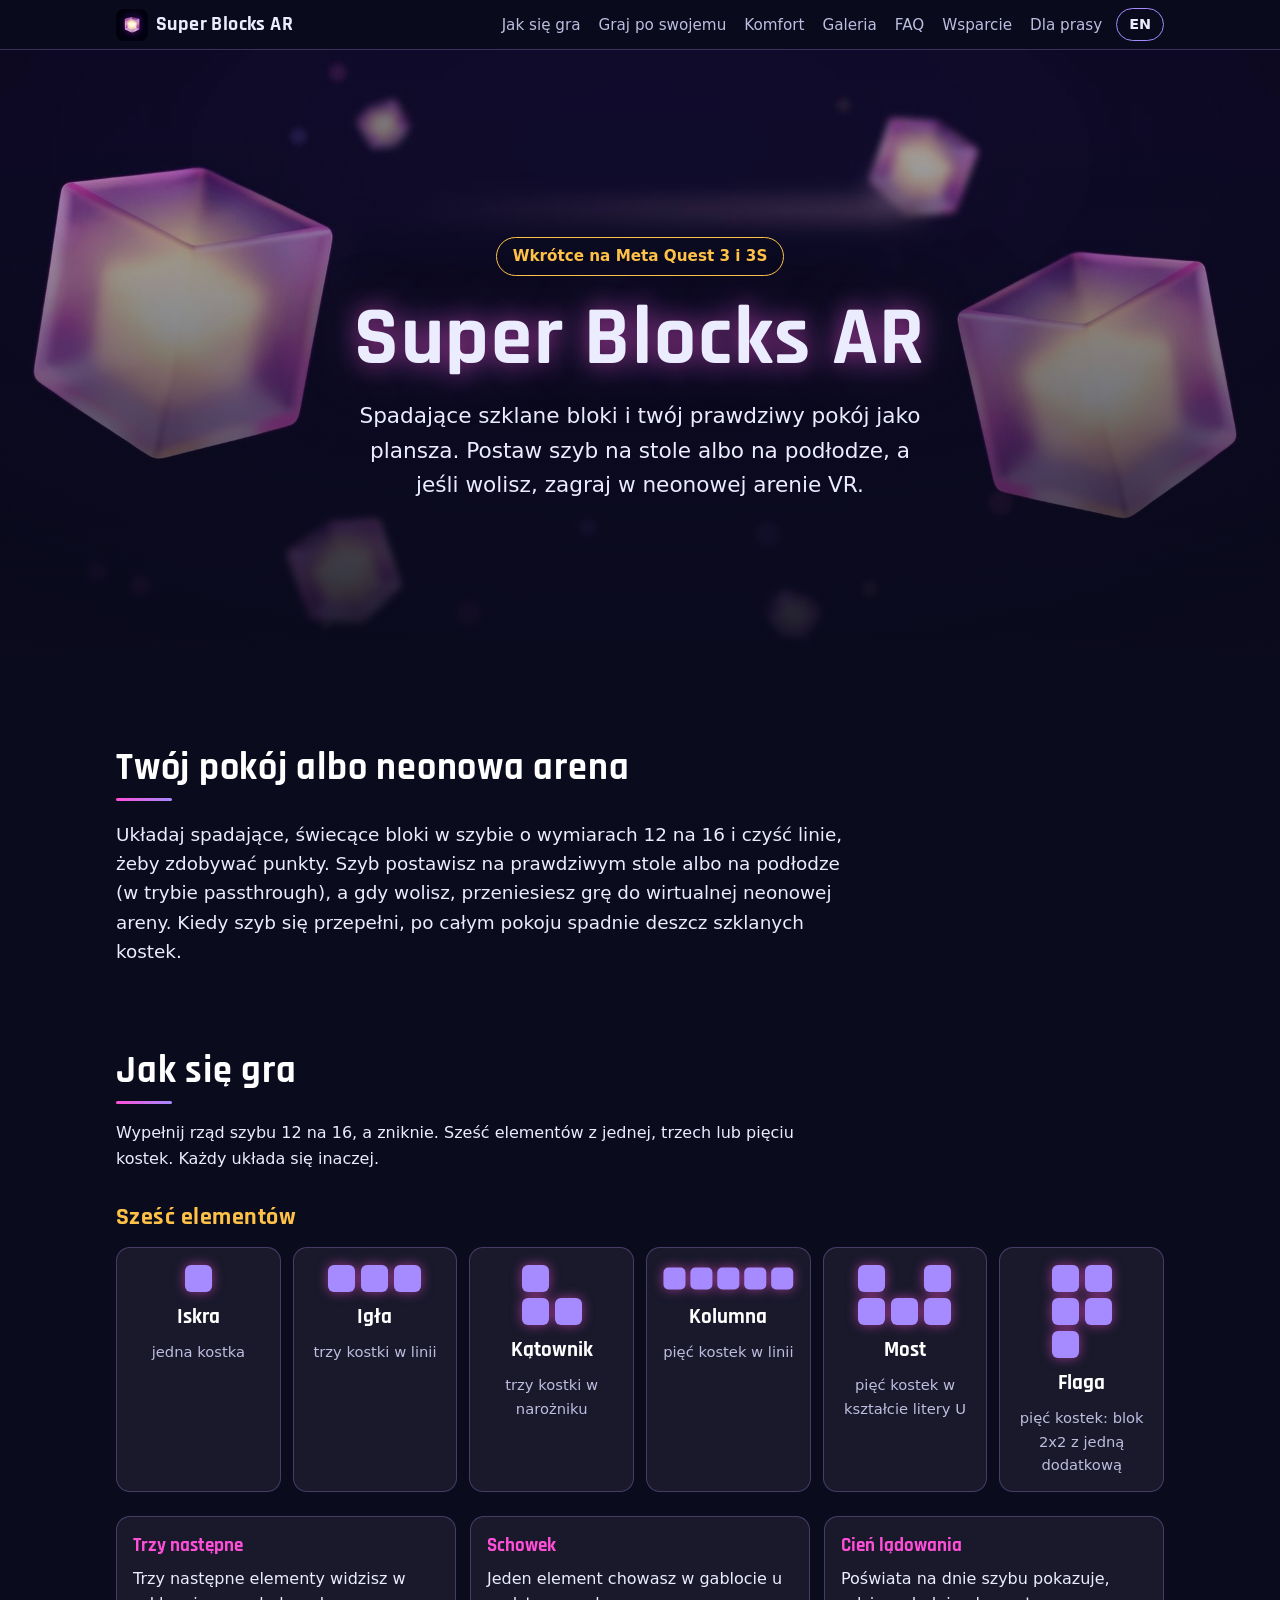
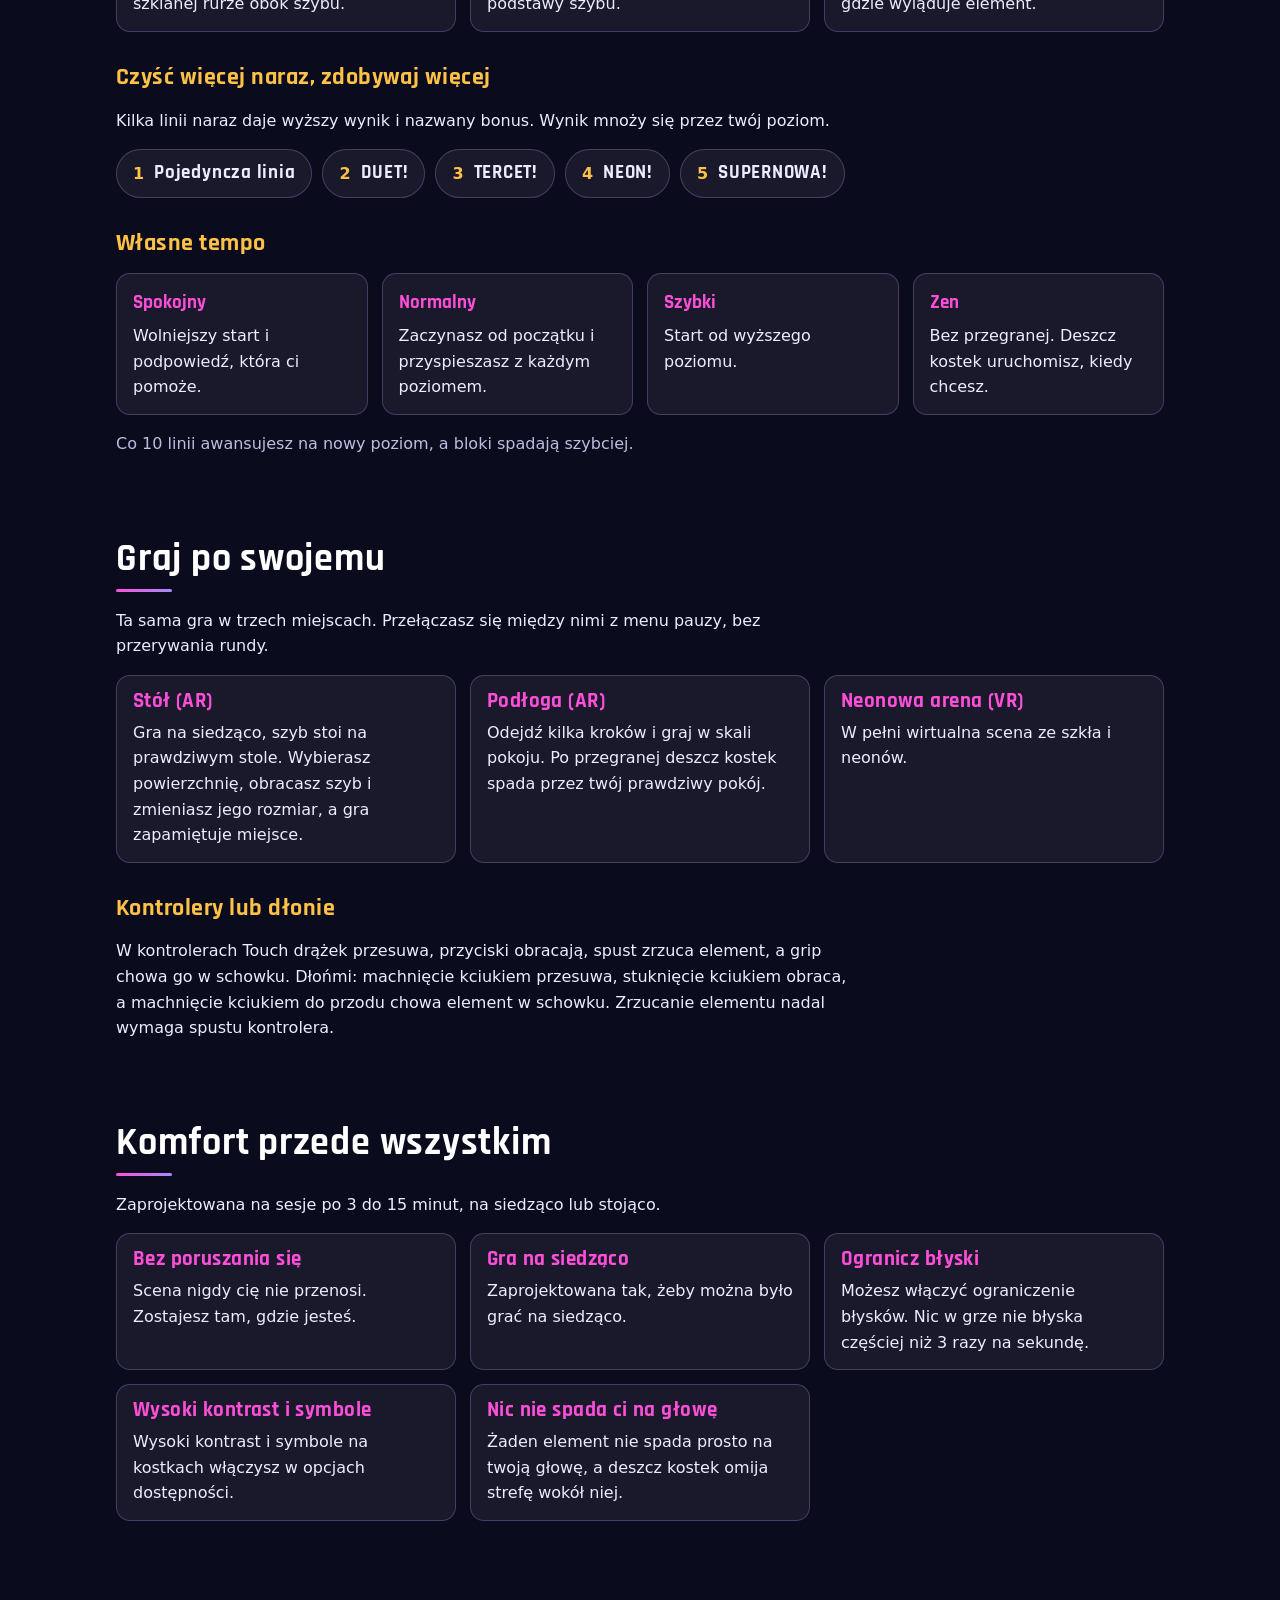
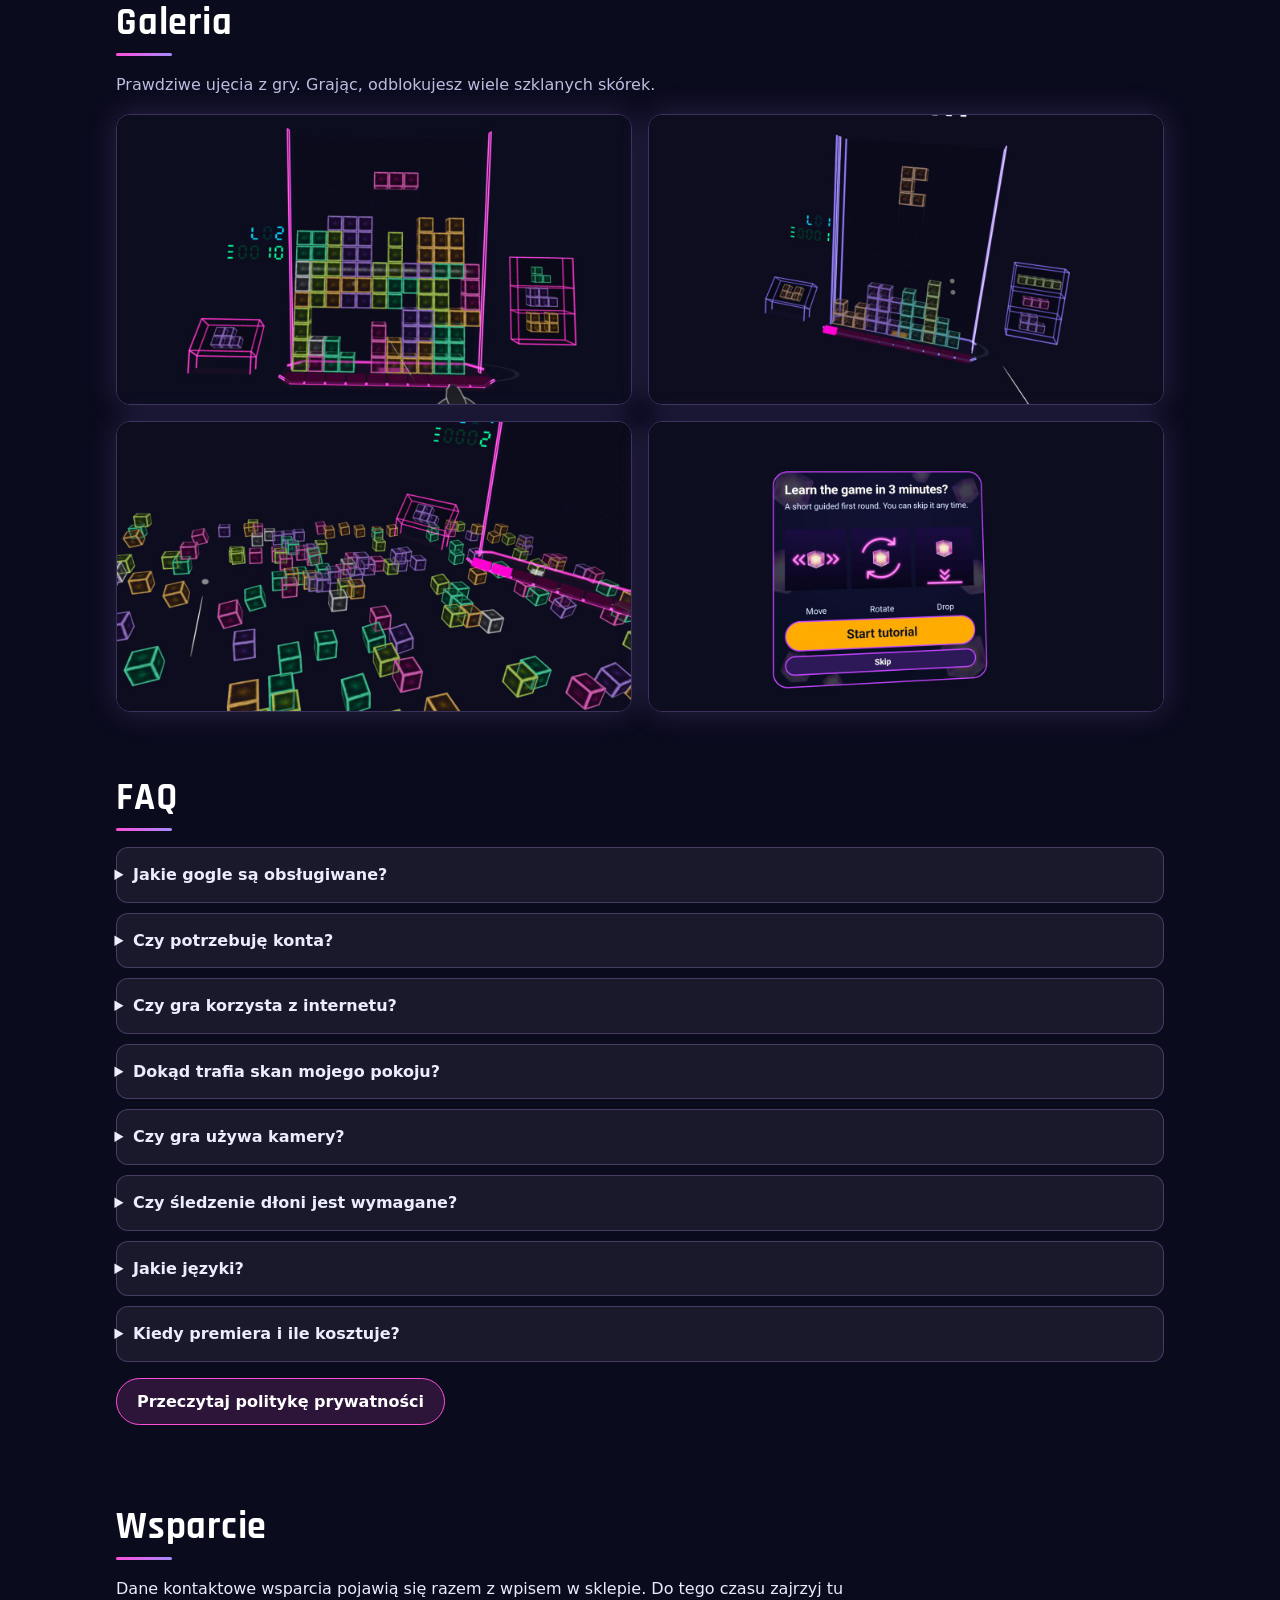
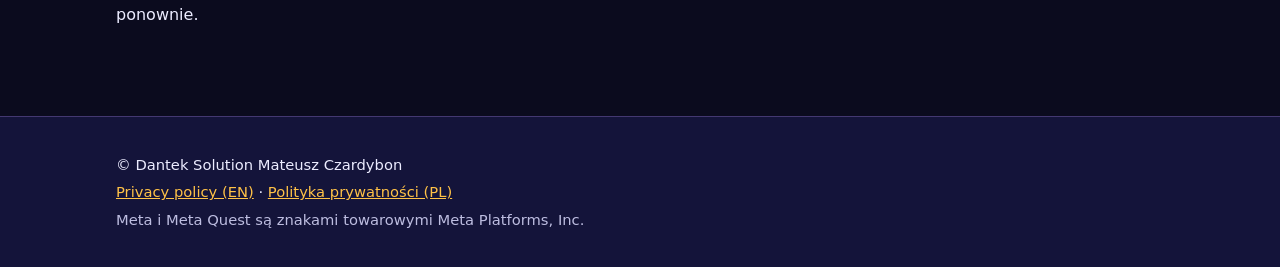
==== commit 4f557bc8: "PL: smoother pitch, intro and meta description Co-Authored-By: Claude Sonnet 5.5 <noreply@anthropic." ====
--- a/pl/index.html
+++ b/pl/index.html
@@ -4,11 +4,11 @@
 <meta charset="utf-8">
 <meta name="viewport" content="width=device-width, initial-scale=1">
 <title>Super Blocks AR</title>
-<meta name="description" content="Super Blocks AR: świecące szklane bloki spadają do szybu 12 na 16. Ustawiasz go na prawdziwym stole lub podłodze albo grasz w neonowej arenie. Wkrótce na Meta Quest 3 i 3S.">
+<meta name="description" content="Super Blocks AR: świecące szklane bloki spadają do szybu 12 na 16. Postawisz go na prawdziwym stole albo na podłodze, możesz też zagrać w neonowej arenie VR. Wkrótce na Meta Quest 3 i 3S.">
 <meta name="theme-color" content="#0b0b1e">
 <meta property="og:type" content="website">
 <meta property="og:title" content="Super Blocks AR">
-<meta property="og:description" content="Super Blocks AR: świecące szklane bloki spadają do szybu 12 na 16. Ustawiasz go na prawdziwym stole lub podłodze albo grasz w neonowej arenie. Wkrótce na Meta Quest 3 i 3S.">
+<meta property="og:description" content="Super Blocks AR: świecące szklane bloki spadają do szybu 12 na 16. Postawisz go na prawdziwym stole albo na podłodze, możesz też zagrać w neonowej arenie VR. Wkrótce na Meta Quest 3 i 3S.">
 <meta property="og:image" content="https://mczard.github.io/superblocksar/assets/og.jpg">
 <meta property="og:image:width" content="1200">
 <meta property="og:image:height" content="630">
@@ -34,12 +34,12 @@
 <!-- LAUNCH: replace the badge with the store button -->
 <p class="badge launch-badge">Wkrótce na Meta Quest 3 i 3S</p>
 <h1>Super Blocks AR</h1>
-<p class="pitch">Świecące szklane bloki, a twoją planszą jest prawdziwy pokój. Ustaw szyb na stole lub podłodze albo zagraj w neonowej arenie.</p>
+<p class="pitch">Spadające szklane bloki i twój prawdziwy pokój jako plansza. Postaw szyb na stole albo na podłodze, a jeśli wolisz, zagraj w neonowej arenie VR.</p>
 </div>
 </section>
 <section class="wrap sec intro">
-<h2>Rzeczywistość mieszana spotyka neonową arenę</h2>
-<p class="lead">Wrzucaj świecące szklane bloki do szybu 12 na 16 i czyść linie, żeby zdobywać punkty. Postaw szyb na prawdziwym stole, na podłodze w trybie passthrough albo przełącz się do wirtualnej neonowej areny. Gdy szyb się przepełni, po pokoju spada deszcz szklanych kostek.</p>
+<h2>Twój pokój albo neonowa arena</h2>
+<p class="lead">Układaj spadające, świecące bloki w szybie o wymiarach 12 na 16 i czyść linie, żeby zdobywać punkty. Szyb postawisz na prawdziwym stole albo na podłodze (w trybie passthrough), a gdy wolisz, przeniesiesz grę do wirtualnej neonowej areny. Kiedy szyb się przepełni, po całym pokoju spadnie deszcz szklanych kostek.</p>
 </section>
 <section id="play" class="wrap sec">
 <h2>Jak się gra</h2>
